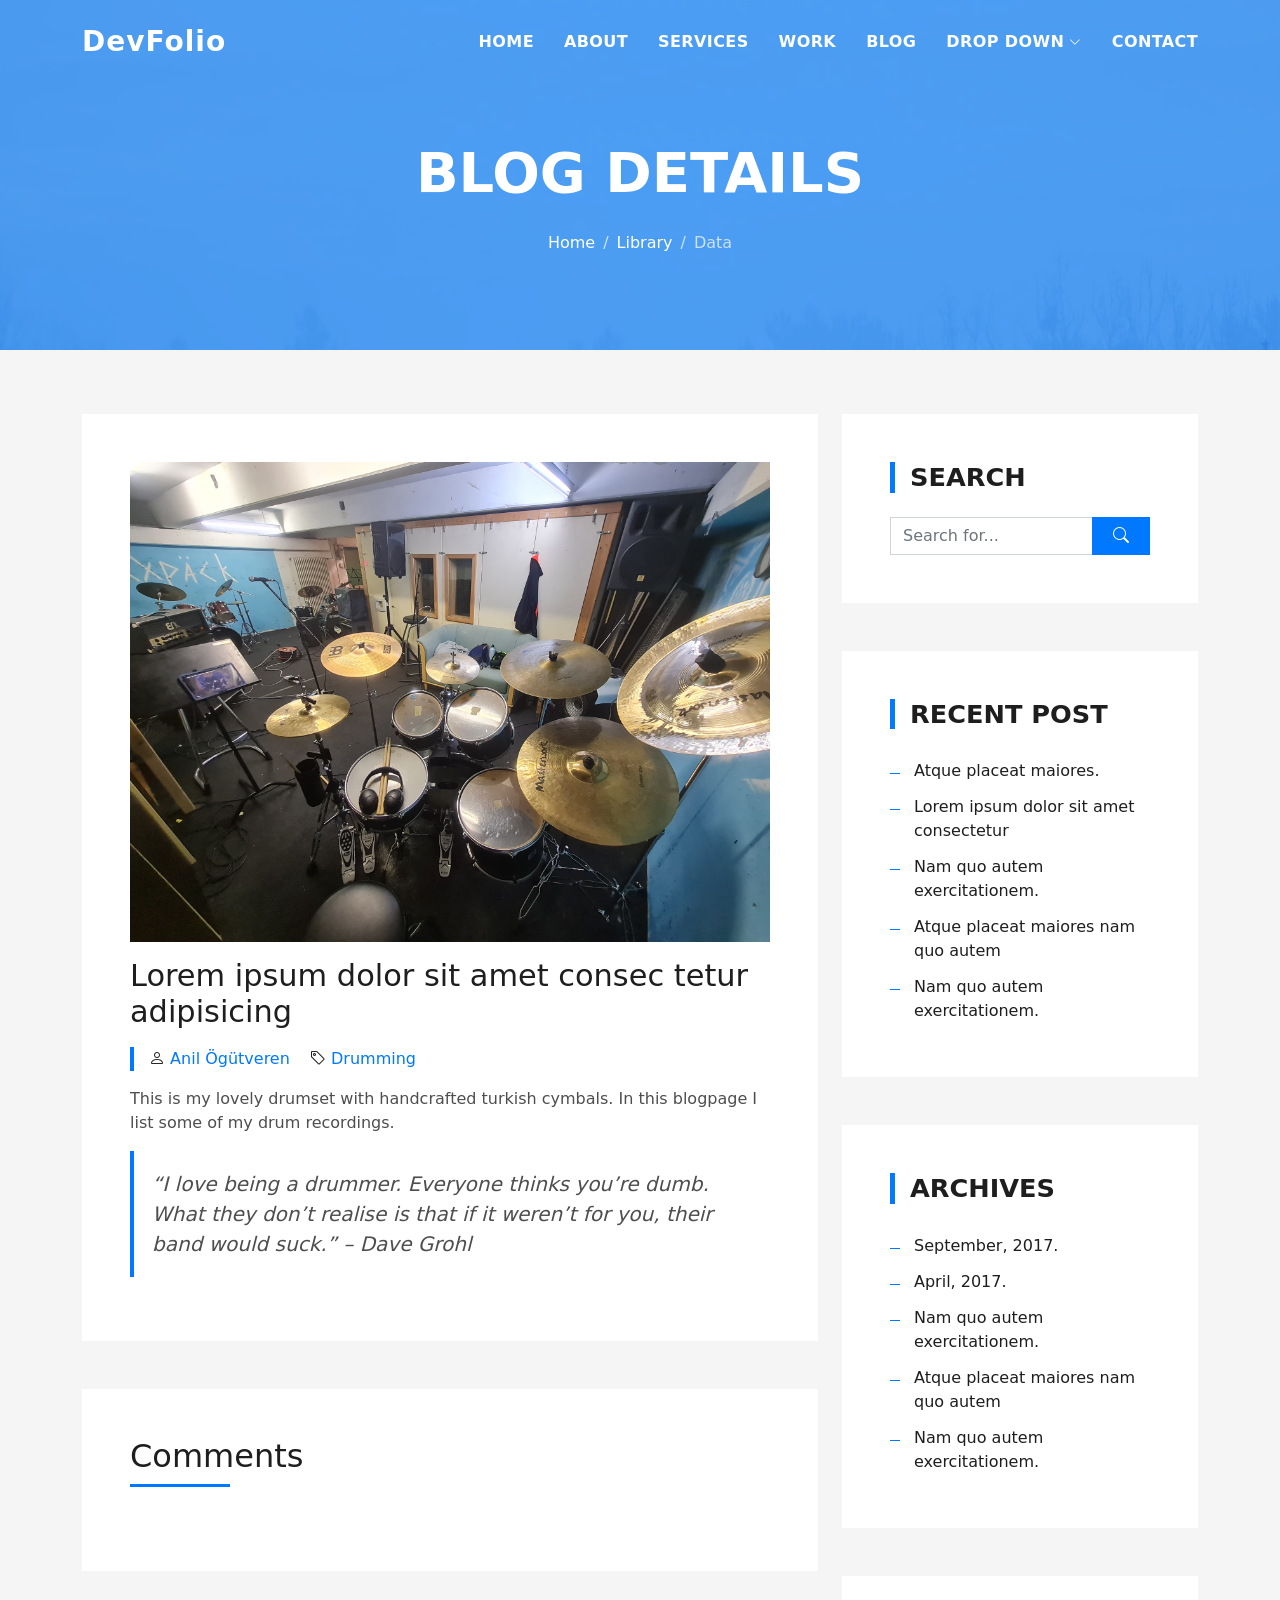
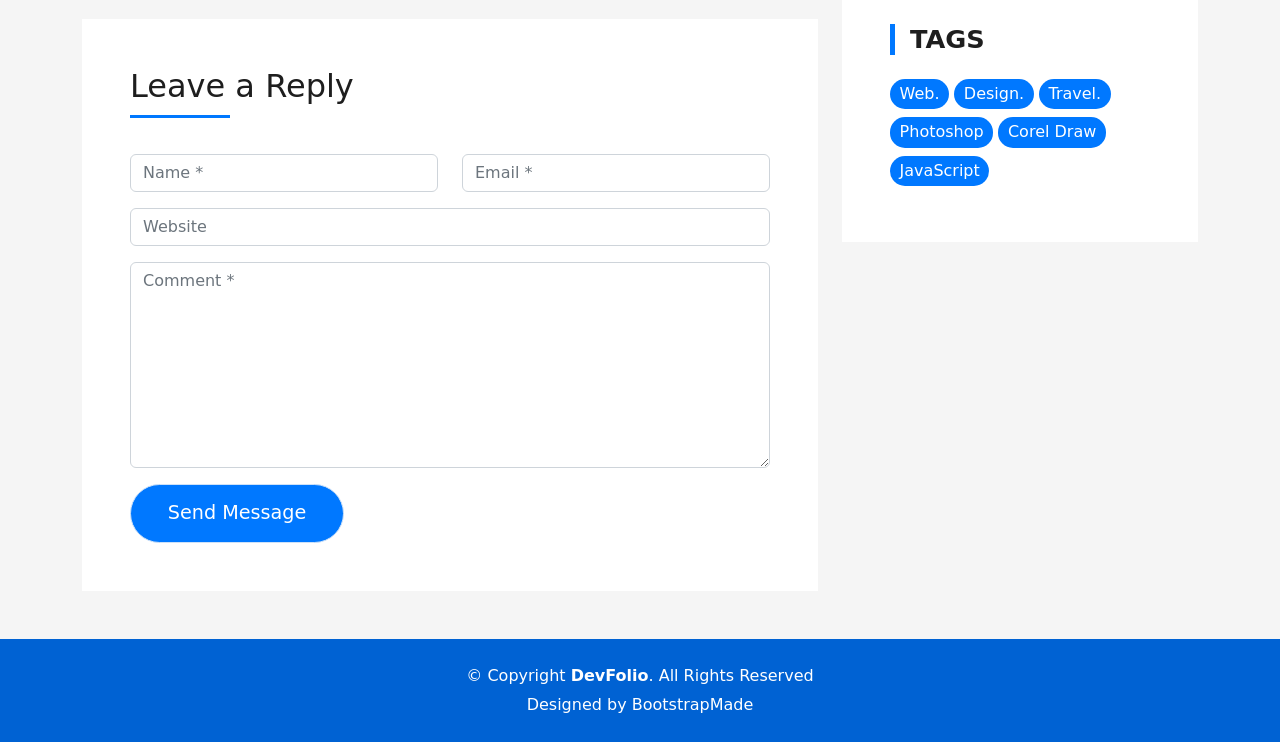
==== blog-drumming.html @ 1413d5f6 "BlogPages are created" ====
<!DOCTYPE html>
<html lang="en">

<head>
  <meta charset="utf-8">
  <meta content="width=device-width, initial-scale=1.0" name="viewport">

  <title>Anils Drumming Blog Page</title>
  <meta content="" name="description">
  <meta content="" name="keywords">

  <!-- Favicons -->
  <link href="assets/img/favicon.png" rel="icon">
  <link href="assets/img/apple-touch-icon.png" rel="apple-touch-icon">

  <!-- Vendor CSS Files -->
  <link href="assets/vendor/bootstrap/css/bootstrap.min.css" rel="stylesheet">
  <link href="assets/vendor/bootstrap-icons/bootstrap-icons.css" rel="stylesheet">
  <link href="assets/vendor/glightbox/css/glightbox.min.css" rel="stylesheet">
  <link href="assets/vendor/swiper/swiper-bundle.min.css" rel="stylesheet">

  <!-- Template Main CSS File -->
  <link href="assets/css/style.css" rel="stylesheet">

</head>

<body>

  <!-- ======= Header ======= -->
  <header id="header" class="fixed-top">
    <div class="container d-flex align-items-center justify-content-between">

      <h1 class="logo"><a href="index.html">DevFolio</a></h1>
      <!-- Uncomment below if you prefer to use an image logo -->
      <!-- <a href="index.html" class="logo"><img src="assets/img/logo.png" alt="" class="img-fluid"></a>-->

      <nav id="navbar" class="navbar">
        <ul>
          <li><a class="nav-link scrollto " href="#hero">Home</a></li>
          <li><a class="nav-link scrollto" href="#about">About</a></li>
          <li><a class="nav-link scrollto" href="#services">Services</a></li>
          <li><a class="nav-link scrollto " href="#work">Work</a></li>
          <li><a class="nav-link scrollto " href="#blog">Blog</a></li>
          <li class="dropdown"><a href="#"><span>Drop Down</span> <i class="bi bi-chevron-down"></i></a>
            <ul>
              <li><a href="#">Drop Down 1</a></li>
              <li class="dropdown"><a href="#"><span>Deep Drop Down</span> <i class="bi bi-chevron-right"></i></a>
                <ul>
                  <li><a href="#">Deep Drop Down 1</a></li>
                  <li><a href="#">Deep Drop Down 2</a></li>
                  <li><a href="#">Deep Drop Down 3</a></li>
                  <li><a href="#">Deep Drop Down 4</a></li>
                  <li><a href="#">Deep Drop Down 5</a></li>
                </ul>
              </li>
              <li><a href="#">Drop Down 2</a></li>
              <li><a href="#">Drop Down 3</a></li>
              <li><a href="#">Drop Down 4</a></li>
            </ul>
          </li>
          <li><a class="nav-link scrollto" href="#contact">Contact</a></li>
        </ul>
        <i class="bi bi-list mobile-nav-toggle"></i>
      </nav><!-- .navbar -->

    </div>
  </header><!-- End Header -->

  <div class="hero hero-single route bg-image" style="background-image: url(assets/img/overlay-bg.jpg)">
    <div class="overlay-mf"></div>
    <div class="hero-content display-table">
      <div class="table-cell">
        <div class="container">
          <h2 class="hero-title mb-4">Blog Details</h2>
          <ol class="breadcrumb d-flex justify-content-center">
            <li class="breadcrumb-item">
              <a href="#">Home</a>
            </li>
            <li class="breadcrumb-item">
              <a href="#">Library</a>
            </li>
            <li class="breadcrumb-item active">Data</li>
          </ol>
        </div>
      </div>
    </div>
  </div>

  <main id="main">

    <!-- ======= Blog Single Section ======= -->
    <section class="blog-wrapper sect-pt4" id="blog">
      <div class="container">
        <div class="row">
          <div class="col-md-8">
            <div class="post-box">
              <div class="post-thumb">
                <img src="assets/img/AnilsDrums.jpg" class="img-fluid" alt="">
              </div>
              <div class="post-meta">
                <h1 class="article-title">Lorem ipsum dolor sit amet consec tetur adipisicing</h1>
                <ul>
                  <li>
                    <span class="bi bi-person"></span>
                    <a href="#">Anil Ögütveren</a>
                  </li>
                  <li>
                    <span class="bi bi-tag"></span>
                    <a href="#">Drumming</a>
                  </li>
                </ul>
              </div>
              <div class="article-content">
                <p>
                  This is my lovely drumset with handcrafted turkish cymbals.
                  In this blogpage I list some of my drum recordings.
                </p>
                <blockquote class="blockquote">
                  <p class="mb-0">“I love being a drummer. Everyone thinks you’re dumb. What they don’t realise is that if it weren’t for you, their band would suck.” – Dave Grohl</p>
                </blockquote>
              </div>
            </div>
            <div class="box-comments">
              <div class="title-box-2">
                <h4 class="title-comments title-left">Comments</h4>
              </div>
              <ul class="list-comments">
              </ul>
            </div>
            <div class="form-comments">
              <div class="title-box-2">
                <h3 class="title-left">
                  Leave a Reply
                </h3>
              </div>
              <form class="form-mf">
                <div class="row">
                  <div class="col-md-6 mb-3">
                    <div class="form-group">
                      <input type="text" class="form-control input-mf" id="inputName" placeholder="Name *" required>
                    </div>
                  </div>
                  <div class="col-md-6 mb-3">
                    <div class="form-group">
                      <input type="email" class="form-control input-mf" id="inputEmail1" placeholder="Email *" required>
                    </div>
                  </div>
                  <div class="col-md-12 mb-3">
                    <div class="form-group">
                      <input type="url" class="form-control input-mf" id="inputUrl" placeholder="Website">
                    </div>
                  </div>
                  <div class="col-md-12 mb-3">
                    <div class="form-group">
                      <textarea id="textMessage" class="form-control input-mf" placeholder="Comment *" name="message" cols="45" rows="8" required></textarea>
                    </div>
                  </div>
                  <div class="col-md-12">
                    <button type="submit" class="button button-a button-big button-rouded">Send Message</button>
                  </div>
                </div>
              </form>
            </div>
          </div>
          <div class="col-md-4">
            <div class="widget-sidebar sidebar-search">
              <h5 class="sidebar-title">Search</h5>
              <div class="sidebar-content">
                <form>
                  <div class="input-group">
                    <input type="text" class="form-control" placeholder="Search for..." aria-label="Search for...">
                    <span class="input-group-btn">
                      <button class="btn btn-secondary btn-search" type="button">
                        <span class="bi bi-search"></span>
                      </button>
                    </span>
                  </div>
                </form>
              </div>
            </div>
            <div class="widget-sidebar">
              <h5 class="sidebar-title">Recent Post</h5>
              <div class="sidebar-content">
                <ul class="list-sidebar">
                  <li>
                    <a href="#">Atque placeat maiores.</a>
                  </li>
                  <li>
                    <a href="#">Lorem ipsum dolor sit amet consectetur</a>
                  </li>
                  <li>
                    <a href="#">Nam quo autem exercitationem.</a>
                  </li>
                  <li>
                    <a href="#">Atque placeat maiores nam quo autem</a>
                  </li>
                  <li>
                    <a href="#">Nam quo autem exercitationem.</a>
                  </li>
                </ul>
              </div>
            </div>
            <div class="widget-sidebar">
              <h5 class="sidebar-title">Archives</h5>
              <div class="sidebar-content">
                <ul class="list-sidebar">
                  <li>
                    <a href="#">September, 2017.</a>
                  </li>
                  <li>
                    <a href="#">April, 2017.</a>
                  </li>
                  <li>
                    <a href="#">Nam quo autem exercitationem.</a>
                  </li>
                  <li>
                    <a href="#">Atque placeat maiores nam quo autem</a>
                  </li>
                  <li>
                    <a href="#">Nam quo autem exercitationem.</a>
                  </li>
                </ul>
              </div>
            </div>
            <div class="widget-sidebar widget-tags">
              <h5 class="sidebar-title">Tags</h5>
              <div class="sidebar-content">
                <ul>
                  <li>
                    <a href="#">Web.</a>
                  </li>
                  <li>
                    <a href="#">Design.</a>
                  </li>
                  <li>
                    <a href="#">Travel.</a>
                  </li>
                  <li>
                    <a href="#">Photoshop</a>
                  </li>
                  <li>
                    <a href="#">Corel Draw</a>
                  </li>
                  <li>
                    <a href="#">JavaScript</a>
                  </li>
                </ul>
              </div>
            </div>
          </div>
        </div>
      </div>
    </section><!-- End Blog Single Section -->

  </main><!-- End #main -->

  <!-- ======= Footer ======= -->
  <footer>
    <div class="container">
      <div class="row">
        <div class="col-sm-12">
          <div class="copyright-box">
            <p class="copyright">&copy; Copyright <strong>DevFolio</strong>. All Rights Reserved</p>
            <div class="credits">
              <!--
              All the links in the footer should remain intact.
              You can delete the links only if you purchased the pro version.
              Licensing information: https://bootstrapmade.com/license/
              Purchase the pro version with working PHP/AJAX contact form: https://bootstrapmade.com/buy/?theme=DevFolio
            -->
              Designed by <a href="https://bootstrapmade.com/">BootstrapMade</a>
            </div>
          </div>
        </div>
      </div>
    </div>
  </footer><!-- End  Footer -->

  <div id="preloader"></div>
  <a href="#" class="back-to-top d-flex align-items-center justify-content-center"><i class="bi bi-arrow-up-short"></i></a>

  <!-- Vendor JS Files -->
  <script src="assets/vendor/purecounter/purecounter_vanilla.js"></script>
  <script src="assets/vendor/bootstrap/js/bootstrap.bundle.min.js"></script>
  <script src="assets/vendor/glightbox/js/glightbox.min.js"></script>
  <script src="assets/vendor/swiper/swiper-bundle.min.js"></script>
  <script src="assets/vendor/typed.js/typed.min.js"></script>
  <script src="assets/vendor/php-email-form/validate.js"></script>

  <!-- Template Main JS File -->
  <script src="assets/js/main.js"></script>

</body>

</html>
---- assets/css/style.css ----
/**
* Template Name: DevFolio - v4.10.0
* Template URL: https://bootstrapmade.com/devfolio-bootstrap-portfolio-html-template/
* Author: BootstrapMade.com
* License: https://bootstrapmade.com/license/
*/

/*--------------------------------------------------------------
# General
--------------------------------------------------------------*/
body {
  background-color: #f5f5f5;
  color: #4e4e4e;
}

h1,
h2,
h3,
h4,
h5,
h6 {
  color: #1e1e1e;
}

a {
  color: #1e1e1e;
  text-decoration: none;
  transition: all 0.5s ease-in-out;
}

a:hover {
  color: #0078ff;
  text-decoration: none;
  transition: all 0.5s ease-in-out;
}

.p-r {
  position: relative;
}

.color-a {
  text-decoration: none;
  color: #0078ff;
}

.color-d {
  color: #f5f5f5;
}

.color-text-a {
  text-decoration: none;
  color: #4e4e4e;
}

.box-shadow,
.card-blog,
.work-box,
.service-box,
.paralax-mf {
  box-shadow: 0 13px 8px -10px rgba(0, 0, 0, 0.1);
}

.box-shadow-a,
.button:hover {
  text-decoration: none;
  box-shadow: 0 0 0 4px #cde1f8;
}

.display-5 {
  font-size: 2.5rem;
  font-weight: 300;
  line-height: 1.1;
}

.display-6 {
  font-size: 2rem;
  font-weight: 300;
  line-height: 1.1;
}

.avatar {
  width: 32px;
  height: 32px;
  margin-right: 4px;
  overflow: hidden;
}

.bg-image {
  background-repeat: no-repeat;
  background-attachment: fixed;
  background-size: cover;
  background-position: center center;
}

@media (max-width: 1024px) {
  .bg-image {
    background-attachment: scroll;
  }
}

.overlay-mf {
  background-color: #0078ff;
}

.overlay-mf {
  position: absolute;
  top: 0;
  left: 0px;
  padding: 0;
  height: 100%;
  width: 100%;
  opacity: 0.7;
}

.paralax-mf {
  position: relative;
  padding: 8rem 0;
}

.display-table {
  width: 100%;
  height: 100%;
  display: table;
}

.table-cell {
  display: table-cell;
  vertical-align: middle;
}

/*--/ Sections /--*/
.sect-4 {
  padding: 4rem 0;
}

.sect-pt4 {
  padding-top: 4rem;
}

.sect-mt4 {
  margin-top: 4rem;
}

/*--/ Title s /--*/
.title-s {
  font-weight: 600;
  color: #1e1e1e;
  font-size: 1.1rem;
}

/*--/ Title A /--*/
.title-box {
  margin-bottom: 4rem;
}

.title-a {
  text-decoration: none;
  font-size: 3rem;
  font-weight: bold;
  text-transform: uppercase;
}

.subtitle-a {
  text-decoration: none;
  color: #4e4e4e;
}

.line-mf {
  width: 40px;
  height: 5px;
  background-color: #0078ff;
  margin: 0 auto;
}

/*--/ Title Left /--*/
.title-box-2 {
  margin-bottom: 3rem;
}

.title-left {
  font-size: 2rem;
  position: relative;
}

.title-left:before {
  content: "";
  position: absolute;
  height: 3px;
  background-color: #0078ff;
  width: 100px;
  bottom: -12px;
}

/*------/ Box /------*/
.box-pl2 {
  padding-left: 2rem;
}

.box-shadow-full {
  padding: 3rem 1.25rem;
  position: relative;
  background-color: #fff;
  margin-bottom: 3rem;
  z-index: 2;
  box-shadow: 0 1px 1px 0 rgba(0, 0, 0, 0.06), 0 2px 5px 0 rgba(0, 0, 0, 0.2);
}

@media (min-width: 768px) {
  .box-shadow-full {
    padding: 3rem;
  }
}

/*------/ Socials /------*/
.socials {
  padding: 1.5rem 0;
}

.socials ul li {
  display: inline-block;
}

.socials .ico-circle {
  height: 40px;
  width: 40px;
  font-size: 1.2rem;
  border-radius: 50%;
  line-height: 1.6;
  margin: 0 15px 0 0;
  box-shadow: 0 0 0 3px #0078ff;
  transition: all 500ms ease;
}

.socials .ico-circle:hover {
  background-color: #0078ff;
  color: #fff;
  box-shadow: 0 0 0 3px #cde1f8;
  transition: all 500ms ease;
}

/*------/ Ul resect /------*/
.ul-resect,
.widget-tags ul,
.widget-sidebar .list-sidebar,
.box-comments .list-comments,
.blog-wrapper .post-meta ul,
.list-ico,
.socials ul {
  list-style: none;
  padding-left: 0;
  margin-bottom: 0;
}

.list-ico {
  line-height: 2;
}

.list-ico span {
  color: #0078ff;
  margin-right: 10px;
}

/*------/ Ico Circle /------*/
.ico-circle {
  height: 100px;
  width: 100px;
  font-size: 2rem;
  border-radius: 50%;
  line-height: 1.55;
  margin: 0 auto;
  text-align: center;
  box-shadow: 0 0 0 10px #0078ff;
  display: block;
}

/*------/ Owl Carousel /------*/
.owl-theme .owl-dots {
  text-align: center;
  margin-top: 18px;
}

.owl-theme .owl-dots .owl-dot {
  display: inline-block;
}

.owl-theme .owl-dots .owl-dot span {
  width: 18px;
  height: 7px;
  margin: 5px 5px;
  background: #cde1f8;
  border: 0px solid #cde1f8;
  display: block;
  transition: all 0.6s ease-in-out;
  cursor: pointer;
}

.owl-theme .owl-dots .owl-dot:hover span {
  background-color: #cde1f8;
}

.owl-theme .owl-dots .owl-dot.active span {
  background-color: #1B1B1B;
  width: 25px;
}

/*--/ Scrolltop s /--*/
.scrolltop-mf {
  position: relative;
  display: none;
}

.scrolltop-mf span {
  z-index: 999;
  position: fixed;
  width: 42px;
  height: 42px;
  background-color: #0078ff;
  opacity: 0.7;
  font-size: 1.6rem;
  line-height: 1.5;
  text-align: center;
  color: #fff;
  top: auto;
  left: auto;
  right: 30px;
  bottom: 50px;
  cursor: pointer;
  border-radius: 50%;
}

/*--------------------------------------------------------------
# Back to top button
--------------------------------------------------------------*/
.back-to-top {
  position: fixed;
  visibility: hidden;
  opacity: 0;
  right: 15px;
  bottom: 15px;
  z-index: 996;
  background: #0078ff;
  width: 40px;
  height: 40px;
  border-radius: 50px;
  transition: all 0.4s;
}

.back-to-top i {
  font-size: 28px;
  color: #fff;
  line-height: 0;
}

.back-to-top:hover {
  background: #298eff;
  color: #fff;
}

.back-to-top.active {
  visibility: visible;
  opacity: 1;
}

/*------/ Prelaoder /------*/
#preloader {
  position: fixed;
  top: 0;
  left: 0;
  right: 0;
  bottom: 0;
  z-index: 9999;
  overflow: hidden;
  background: #fff;
}

#preloader:before {
  content: "";
  position: fixed;
  top: calc(50% - 30px);
  left: calc(50% - 30px);
  border: 6px solid #f2f2f2;
  border-top: 6px solid #0078ff;
  border-radius: 50%;
  width: 60px;
  height: 60px;
  -webkit-animation: animate-preloader 1s linear infinite;
  animation: animate-preloader 1s linear infinite;
}

@-webkit-keyframes animate-preloader {
  0% {
    transform: rotate(0deg);
  }

  100% {
    transform: rotate(360deg);
  }
}

@keyframes animate-preloader {
  0% {
    transform: rotate(0deg);
  }

  100% {
    transform: rotate(360deg);
  }
}

/*------/ Button /------*/
.button {
  display: inline-block;
  padding: 0.3rem 0.6rem;
  text-align: center;
  vertical-align: middle;
  -webkit-user-select: none;
  -moz-user-select: none;
  user-select: none;
  font-size: 1rem;
  border-radius: 0.3rem;
  border: 1px solid transparent;
  transition: all 500ms ease;
  cursor: pointer;
}

.button:focus {
  outline: 0;
}

.button:hover {
  background-color: #0062d3;
  color: #fff;
  transition: all 500ms ease;
}

.button-a {
  text-decoration: none;
  background-color: #0078ff;
  color: #fff;
  border-color: #cde1f8;
}

.button-big {
  padding: 0.9rem 2.3rem;
  font-size: 1.2rem;
}

.button-rouded {
  border-radius: 5rem;
}

.btn-lg {
  padding: 0.5rem 1rem;
  font-size: 1.25rem;
  line-height: 1.5;
  border-radius: 0.3rem;
}

/*--------------------------------------------------------------
# Header
--------------------------------------------------------------*/
#header {
  transition: all 0.5s;
  z-index: 997;
  padding: 20px 0;
}

#header .logo {
  font-size: 28px;
  margin: 0;
  padding: 0;
  font-weight: 600;
  letter-spacing: 1px;
}

#header .logo a {
  color: #fff;
}

#header .logo img {
  max-height: 40px;
}

#header.header-scrolled {
  background: rgba(0, 0, 0, 0.9);
  padding: 12px 0;
}

/*--------------------------------------------------------------
# Navigation Menu
--------------------------------------------------------------*/
/**
* Desktop Navigation 
*/
.navbar {
  padding: 0;
}

.navbar ul {
  margin: 0;
  padding: 0;
  display: flex;
  list-style: none;
  align-items: center;
}

.navbar li {
  position: relative;
}

.navbar>ul>li {
  white-space: nowrap;
  padding: 10px 0 10px 30px;
}

.navbar a,
.navbar a:focus {
  display: flex;
  align-items: center;
  justify-content: space-between;
  color: #fff;
  font-size: 16px;
  font-weight: 600;
  padding: 0;
  white-space: nowrap;
  transition: 0.3s;
  letter-spacing: 0.4px;
  position: relative;
  text-transform: uppercase;
}

.navbar a i,
.navbar a:focus i {
  font-size: 12px;
  line-height: 0;
  margin-left: 5px;
}

.navbar>ul>li>a:before {
  content: "";
  position: absolute;
  width: 100%;
  height: 2px;
  bottom: -6px;
  left: 0;
  width: 0;
  background-color: #fff;
  visibility: hidden;
  transition: all 0.3s ease-in-out 0s;
}

.navbar a:hover:before,
.navbar li:hover>a:before,
.navbar .active:before {
  visibility: visible;
  width: 80%;
}

.navbar a:hover,
.navbar .active,
.navbar .active:focus,
.navbar li:hover>a {
  color: #fff;
}

.navbar .dropdown ul {
  display: block;
  position: absolute;
  left: 30px;
  top: calc(100% + 30px);
  margin: 0;
  padding: 10px 0;
  z-index: 99;
  opacity: 0;
  visibility: hidden;
  background: #fff;
  box-shadow: 0px 0px 30px rgba(127, 137, 161, 0.25);
  transition: 0.3s;
}

.navbar .dropdown ul li {
  min-width: 200px;
}

.navbar .dropdown ul a {
  padding: 10px 20px;
  font-size: 14px;
  text-transform: none;
  color: #4e4e4e;
}

.navbar .dropdown ul a i {
  font-size: 12px;
}

.navbar .dropdown ul a:hover,
.navbar .dropdown ul .active:hover,
.navbar .dropdown ul li:hover>a {
  color: #0078ff;
}

.navbar .dropdown:hover>ul {
  opacity: 1;
  top: 100%;
  visibility: visible;
}

.navbar .dropdown .dropdown ul {
  top: 0;
  left: calc(100% - 30px);
  visibility: hidden;
}

.navbar .dropdown .dropdown:hover>ul {
  opacity: 1;
  top: 0;
  left: 100%;
  visibility: visible;
}

@media (max-width: 1366px) {
  .navbar .dropdown .dropdown ul {
    left: -90%;
  }

  .navbar .dropdown .dropdown:hover>ul {
    left: -100%;
  }
}

/**
* Mobile Navigation 
*/
.mobile-nav-toggle {
  color: #fff;
  font-size: 28px;
  cursor: pointer;
  display: none;
  line-height: 0;
  transition: 0.5s;
}

@media (max-width: 991px) {
  .mobile-nav-toggle {
    display: block;
  }

  .navbar ul {
    display: none;
  }
}

.navbar-mobile {
  position: fixed;
  overflow: hidden;
  top: 0;
  right: 0;
  left: 0;
  bottom: 0;
  background: rgba(78, 78, 78, 0.9);
  transition: 0.3s;
  z-index: 999;
}

.navbar-mobile .mobile-nav-toggle {
  position: absolute;
  top: 15px;
  right: 15px;
}

.navbar-mobile ul {
  display: block;
  position: absolute;
  top: 55px;
  right: 15px;
  bottom: 15px;
  left: 15px;
  padding: 10px 0;
  background-color: #fff;
  overflow-y: auto;
  transition: 0.3s;
}

.navbar-mobile>ul>li {
  padding: 0;
}

.navbar-mobile a:hover:before,
.navbar-mobile li:hover>a:before,
.navbar-mobile .active:before {
  visibility: hidden;
}

.navbar-mobile a,
.navbar-mobile a:focus {
  padding: 10px 20px;
  font-size: 15px;
  color: #4e4e4e;
}

.navbar-mobile a:hover,
.navbar-mobile .active,
.navbar-mobile li:hover>a {
  color: #0078ff;
}

.navbar-mobile .getstarted,
.navbar-mobile .getstarted:focus {
  margin: 15px;
}

.navbar-mobile .dropdown ul {
  position: static;
  display: none;
  margin: 10px 20px;
  padding: 10px 0;
  z-index: 99;
  opacity: 1;
  visibility: visible;
  background: #fff;
  box-shadow: 0px 0px 30px rgba(127, 137, 161, 0.25);
}

.navbar-mobile .dropdown ul li {
  min-width: 200px;
}

.navbar-mobile .dropdown ul a {
  padding: 10px 20px;
}

.navbar-mobile .dropdown ul a i {
  font-size: 12px;
}

.navbar-mobile .dropdown ul a:hover,
.navbar-mobile .dropdown ul .active:hover,
.navbar-mobile .dropdown ul li:hover>a {
  color: #0078ff;
}

.navbar-mobile .dropdown>.dropdown-active {
  display: block;
}

/*--------------------------------------------------------------
# Hero Section
--------------------------------------------------------------*/
.hero {
  height: 100vh;
  position: relative;
  color: #fff;
}

.hero .hero-content {
  text-align: center;
  position: absolute;
}

.hero .overlay-itro {
  background-color: rgba(0, 0, 0, 0.6);
  position: absolute;
  top: 0;
  left: 0px;
  padding: 0;
  height: 100%;
  width: 100%;
  opacity: 0.9;
}

.hero .hero-title {
  color: #fff;
  font-weight: 600;
  font-size: 3rem;
}

@media (min-width: 768px) {
  .hero .hero-title {
    font-size: 4.5rem;
  }
}

.hero .hero-subtitle {
  font-size: 1.5rem;
  font-weight: 600;
}

@media (min-width: 768px) {
  .hero .hero-subtitle {
    font-size: 2.5rem;
  }
}

.hero .text-slider-items {
  display: none;
}

.hero-single {
  height: 350px;
}

.hero-single .hero-content {
  margin-top: 30px;
}

.hero-single .hero-title {
  text-transform: uppercase;
  font-size: 3rem;
}

@media (min-width: 768px) {
  .hero-single .hero-title {
    font-size: 3.5rem;
  }
}

.hero-single .breadcrumb {
  background-color: transparent;
  color: #0078ff;
}

.hero-single .breadcrumb .breadcrumb-item:before {
  color: #cde1f8;
}

.hero-single .breadcrumb .breadcrumb-item.active {
  color: #cde1f8;
}

.hero-single .breadcrumb a {
  color: #fff;
}

/*--------------------------------------------------------------
# About
--------------------------------------------------------------*/
.about-mf .box-shadow-full {
  padding-top: 4rem;
  padding-bottom: 4rem;
}

.about-mf .about-img {
  margin-bottom: 2rem;
}

.about-mf .about-img img {
  margin-left: 10px;
}

@media (min-width: 767px) {
  .about-mf .box-pl2 {
    margin-top: 3rem;
    padding-left: 0rem;
  }
}

.skill-mf span {
  color: #4e4e4e;
}

.skill-mf .progress {
  background-color: #cde1f8;
  margin: 0.5rem 0 1.2rem 0;
  border-radius: 0;
  height: 0.7rem;
}

.skill-mf .progress .progress-bar {
  height: 0.7rem;
  background-color: #0078ff;
}

/*--------------------------------------------------------------
# Services
--------------------------------------------------------------*/
.service-box {
  background-color: #fff;
  padding: 2.5rem 1.3rem;
  border-radius: 1rem;
  margin-bottom: 3rem;
  text-align: center;
}

.service-box:hover .ico-circle {
  transition: all 500ms ease;
  color: #fff;
  background-color: #0078ff;
  box-shadow: 0 0 0 10px #cde1f8;
}

.service-box .service-ico {
  margin-bottom: 1rem;
  color: #1e1e1e;
}

.service-box .ico-circle {
  transition: all 500ms ease;
  display: inline-flex;
  align-items: center;
  justify-content: center;
}

.service-box .ico-circle i {
  line-height: 0;
  font-size: 40px;
}

.service-box .s-title {
  font-size: 1.4rem;
  text-transform: uppercase;
  text-align: center;
  padding: 0.4rem 0;
}

.service-box .s-description {
  color: #4e4e4e;
}

/*--------------------------------------------------------------
# Counter
--------------------------------------------------------------*/
.counter-box {
  color: #fff;
  text-align: center;
}

@media (min-width: 577px) {
  .counter-box {
    margin-bottom: 1.8rem;
  }
}

.counter-ico {
  margin-bottom: 1rem;
}

.counter-ico .ico-circle {
  height: 60px;
  width: 60px;
  line-height: 1.5;
  box-shadow: 0 0 0 10px #cde1f8;
}

.counter-num .counter {
  font-size: 2rem;
  margin-bottom: 0;
}

/*--------------------------------------------------------------
# Portfolio
--------------------------------------------------------------*/
.work-box {
  margin-bottom: 3rem;
  -webkit-backface-visibility: hidden;
  backface-visibility: hidden;
  background-color: #fff;
}

.work-box:hover img {
  transform: scale(1.3);
}

.work-img {
  display: block;
  overflow: hidden;
}

.work-img img {
  transition: all 1s;
}

.work-content {
  padding: 2rem 3% 1rem 4%;
}

.work-content .w-more {
  color: #4e4e4e;
  font-size: 0.8rem;
}

.work-content .w-more .w-ctegory {
  color: #0078ff;
}

.work-content .w-like {
  font-size: 2.5rem;
  color: #0078ff;
  float: right;
}

.work-content .w-like a {
  color: #0078ff;
}

.work-content .w-like .num-like {
  font-size: 0.7rem;
}

.w-title {
  font-size: 1.2rem;
}

/*--------------------------------------------------------------
# Portfolio Details
--------------------------------------------------------------*/
.portfolio-details {
  padding-top: 40px;
}

.portfolio-details .portfolio-details-slider img {
  width: 100%;
}

.portfolio-details .portfolio-details-slider .swiper-pagination {
  margin-top: 20px;
  position: relative;
}

.portfolio-details .portfolio-details-slider .swiper-pagination .swiper-pagination-bullet {
  width: 12px;
  height: 12px;
  background-color: #fff;
  opacity: 1;
  border: 1px solid #0078ff;
}

.portfolio-details .portfolio-details-slider .swiper-pagination .swiper-pagination-bullet-active {
  background-color: #0078ff;
}

.portfolio-details .portfolio-info {
  padding: 30px;
  box-shadow: 0px 0 30px rgba(78, 78, 78, 0.08);
}

.portfolio-details .portfolio-info h3 {
  font-size: 22px;
  font-weight: 700;
  margin-bottom: 20px;
  padding-bottom: 20px;
  border-bottom: 1px solid #eee;
}

.portfolio-details .portfolio-info ul {
  list-style: none;
  padding: 0;
  font-size: 15px;
}

.portfolio-details .portfolio-info ul li+li {
  margin-top: 10px;
}

.portfolio-details .portfolio-description {
  padding-top: 30px;
}

.portfolio-details .portfolio-description h2 {
  font-size: 26px;
  font-weight: 700;
  margin-bottom: 20px;
}

.portfolio-details .portfolio-description p {
  padding: 0;
}

/*--------------------------------------------------------------
# Testimonials
--------------------------------------------------------------*/
.testimonial-box {
  color: #fff;
  text-align: center;
}

.testimonial-box .author-test {
  margin-top: 1rem;
}

.testimonial-box .author-test img {
  margin: 0 auto;
}

.testimonial-box .author {
  color: #fff;
  text-transform: uppercase;
  font-weight: 600;
  margin: 1rem 0;
  display: block;
  font-size: 1.4rem;
}

.testimonial-box .comit {
  font-size: 2rem;
  color: #0078ff;
  background-color: #fff;
  width: 52px;
  height: 52px;
  display: block;
  margin: 0 auto;
  border-radius: 50%;
  line-height: 1.6;
}

@media (min-width: 768px) {
  .testimonial-box .description {
    padding: 0 5rem;
  }
}

@media (min-width: 992px) {
  .testimonial-box .description {
    padding: 0 8rem;
  }
}

@media (min-width: 1200px) {
  .testimonial-box .description {
    padding: 0 13rem;
  }
}

.swiper-pagination {
  margin-top: 20px;
  position: relative;
}

.swiper-pagination .swiper-pagination-bullet {
  width: 12px;
  height: 12px;
  background-color: rgba(255, 255, 255, 0.4);
  opacity: 1;
}

.swiper-pagination .swiper-pagination-bullet-active {
  background-color: #fff;
}

/*--------------------------------------------------------------
# Contact
--------------------------------------------------------------*/
.footer-paralax {
  padding: 4rem 0 0 0;
}

.contact-mf {
  margin-top: 4rem;
}

@media (min-width: 767px) {
  .contact-mf .box-pl2 {
    margin-top: 3rem;
    padding-left: 0rem;
  }
}

.php-email-form .error-message {
  display: none;
  color: #fff;
  background: #ed3c0d;
  text-align: center;
  padding: 15px;
  font-weight: 600;
}

.php-email-form .sent-message {
  display: none;
  color: #fff;
  background: #18d26e;
  text-align: center;
  padding: 15px;
  font-weight: 600;
}

.php-email-form .loading {
  display: none;
  background: #fff;
  text-align: center;
  padding: 15px;
}

.php-email-form .loading:before {
  content: "";
  display: inline-block;
  border-radius: 50%;
  width: 24px;
  height: 24px;
  margin: 0 10px -6px 0;
  border: 3px solid #18d26e;
  border-top-color: #eee;
  -webkit-animation: animate-loading 1s linear infinite;
  animation: animate-loading 1s linear infinite;
}

.php-email-form input,
.php-email-form textarea {
  border-radius: 0;
  box-shadow: none;
  font-size: 14px;
}

.php-email-form input:focus,
.php-email-form textarea:focus {
  border-color: #0078ff;
}

.php-email-form input {
  padding: 10px 15px;
}

.php-email-form textarea {
  padding: 12px 15px;
  margin-bottom: 0;
}

.php-email-form button[type=submit] {
  background: #0078ff;
  border: 0;
  padding: 10px 24px;
  color: #fff;
  transition: 0.4s;
}

.php-email-form button[type=submit]:hover {
  background: #3393ff;
}

@-webkit-keyframes animate-loading {
  0% {
    transform: rotate(0deg);
  }

  100% {
    transform: rotate(360deg);
  }
}

@keyframes animate-loading {
  0% {
    transform: rotate(0deg);
  }

  100% {
    transform: rotate(360deg);
  }
}

/*--------------------------------------------------------------
# Blog
--------------------------------------------------------------*/
@media (min-width: 767px) {
  .card-blog {
    margin-bottom: 3rem;
  }
}

.card-blog .card-body {
  position: relative;
}

.card-blog .card-category-box {
  position: absolute;
  text-align: center;
  top: -16px;
  left: 15px;
  right: 15px;
  line-height: 25px;
  overflow: hidden;
}

.card-blog .card-category {
  display: inline-block;
  color: #fff;
  padding: 0 15px 5px;
  overflow: hidden;
  background-color: #0078ff;
  border-radius: 4px;
}

.card-blog .card-category .category {
  color: #fff;
  display: inline-block;
  text-transform: uppercase;
  font-size: 0.7rem;
  letter-spacing: 0.1px;
  margin-bottom: 0;
}

.card-blog .card-title {
  font-size: 1.3rem;
  margin-top: 0.6rem;
}

.card-blog .card-description {
  color: #4e4e4e;
}

.card-blog .post-author {
  display: inline-block;
}

.card-blog .post-date {
  color: #4e4e4e;
  display: inline-block;
  float: right;
}

/*--------------------------------------------------------------
# Blog Single
--------------------------------------------------------------*/
.post-box,
.form-comments,
.box-comments,
.widget-sidebar {
  padding: 2rem;
  background-color: #fff;
  margin-bottom: 3rem;
}

@media (min-width: 768px) {

  .post-box,
  .form-comments,
  .box-comments,
  .widget-sidebar {
    padding: 3rem;
  }
}

.blog-wrapper .article-title {
  font-size: 1.5rem;
}

@media (min-width: 768px) {
  .blog-wrapper .article-title {
    font-size: 1.9rem;
  }
}

.blog-wrapper .post-meta {
  margin: 1rem 0;
}

.blog-wrapper .post-meta ul {
  border-left: 4px solid #0078ff;
  margin-top: 1rem;
}

.blog-wrapper .post-meta ul li {
  display: inline-block;
  margin-left: 15px;
}

.blog-wrapper .post-meta ul a {
  color: #0078ff;
}

.blog-wrapper .post-meta ul span {
  color: #1e1e1e;
}

.blog-wrapper .blockquote {
  border-left: 4px solid #0078ff;
  padding: 18px;
  font-style: italic;
}

/*------/ Comments /------*/
.box-comments .list-comments li {
  padding-bottom: 40px;
}

.box-comments .list-comments .comment-avatar {
  display: table-cell;
  vertical-align: top;
}

.box-comments .list-comments .comment-avatar img {
  width: 80px;
  height: 80px;
}

.box-comments .list-comments .comment-author {
  font-size: 1.3rem;
}

@media (min-width: 768px) {
  .box-comments .list-comments .comment-author {
    font-size: 1.5rem;
  }
}

.box-comments .list-comments .comment-details {
  display: table-cell;
  vertical-align: top;
  padding-left: 25px;
}

.box-comments .list-comments a {
  color: #0078ff;
}

.box-comments .list-comments span {
  color: #1e1e1e;
  font-style: italic;
}

.box-comments .comment-children {
  margin-left: 40px;
}

/*------/ Sidebar /------*/
.widget-sidebar .sidebar-title {
  font-size: 1.6rem;
  font-weight: 600;
  border-left: 5px solid #0078ff;
  padding-left: 15px;
  text-transform: uppercase;
  margin-bottom: 1.5rem;
}

.widget-sidebar .list-sidebar li {
  position: relative;
  padding: 6px 0 6px 24px;
}

.widget-sidebar .list-sidebar li:before {
  position: absolute;
  content: "";
  width: 10px;
  height: 1px;
  left: 0;
  background-color: #0078ff;
  top: 20px;
}

.sidebar-search input {
  background-color: #fff;
  border-radius: 0;
  transition: all 0.5s ease-in-out;
}

.sidebar-search .btn-search {
  background-color: #0078ff;
  border-color: #0078ff;
  border-radius: 0;
  padding-left: 20px;
  padding-right: 20px;
}

.widget-tags ul li {
  display: inline-block;
  background-color: #0078ff;
  padding: 0.2rem 0.6rem;
  margin-bottom: 0.5rem;
  border-radius: 15px;
}

.widget-tags ul li a {
  color: #fff;
}

/*--------------------------------------------------------------
# Footer
--------------------------------------------------------------*/
footer {
  text-align: center;
  color: #fff;
  padding: 25px 0;
  background: #0062d3;
}

footer .copyright {
  margin-bottom: 0.3rem;
}

footer .credits {
  margin-bottom: 0;
}

footer .credits a {
  color: #fff;
}
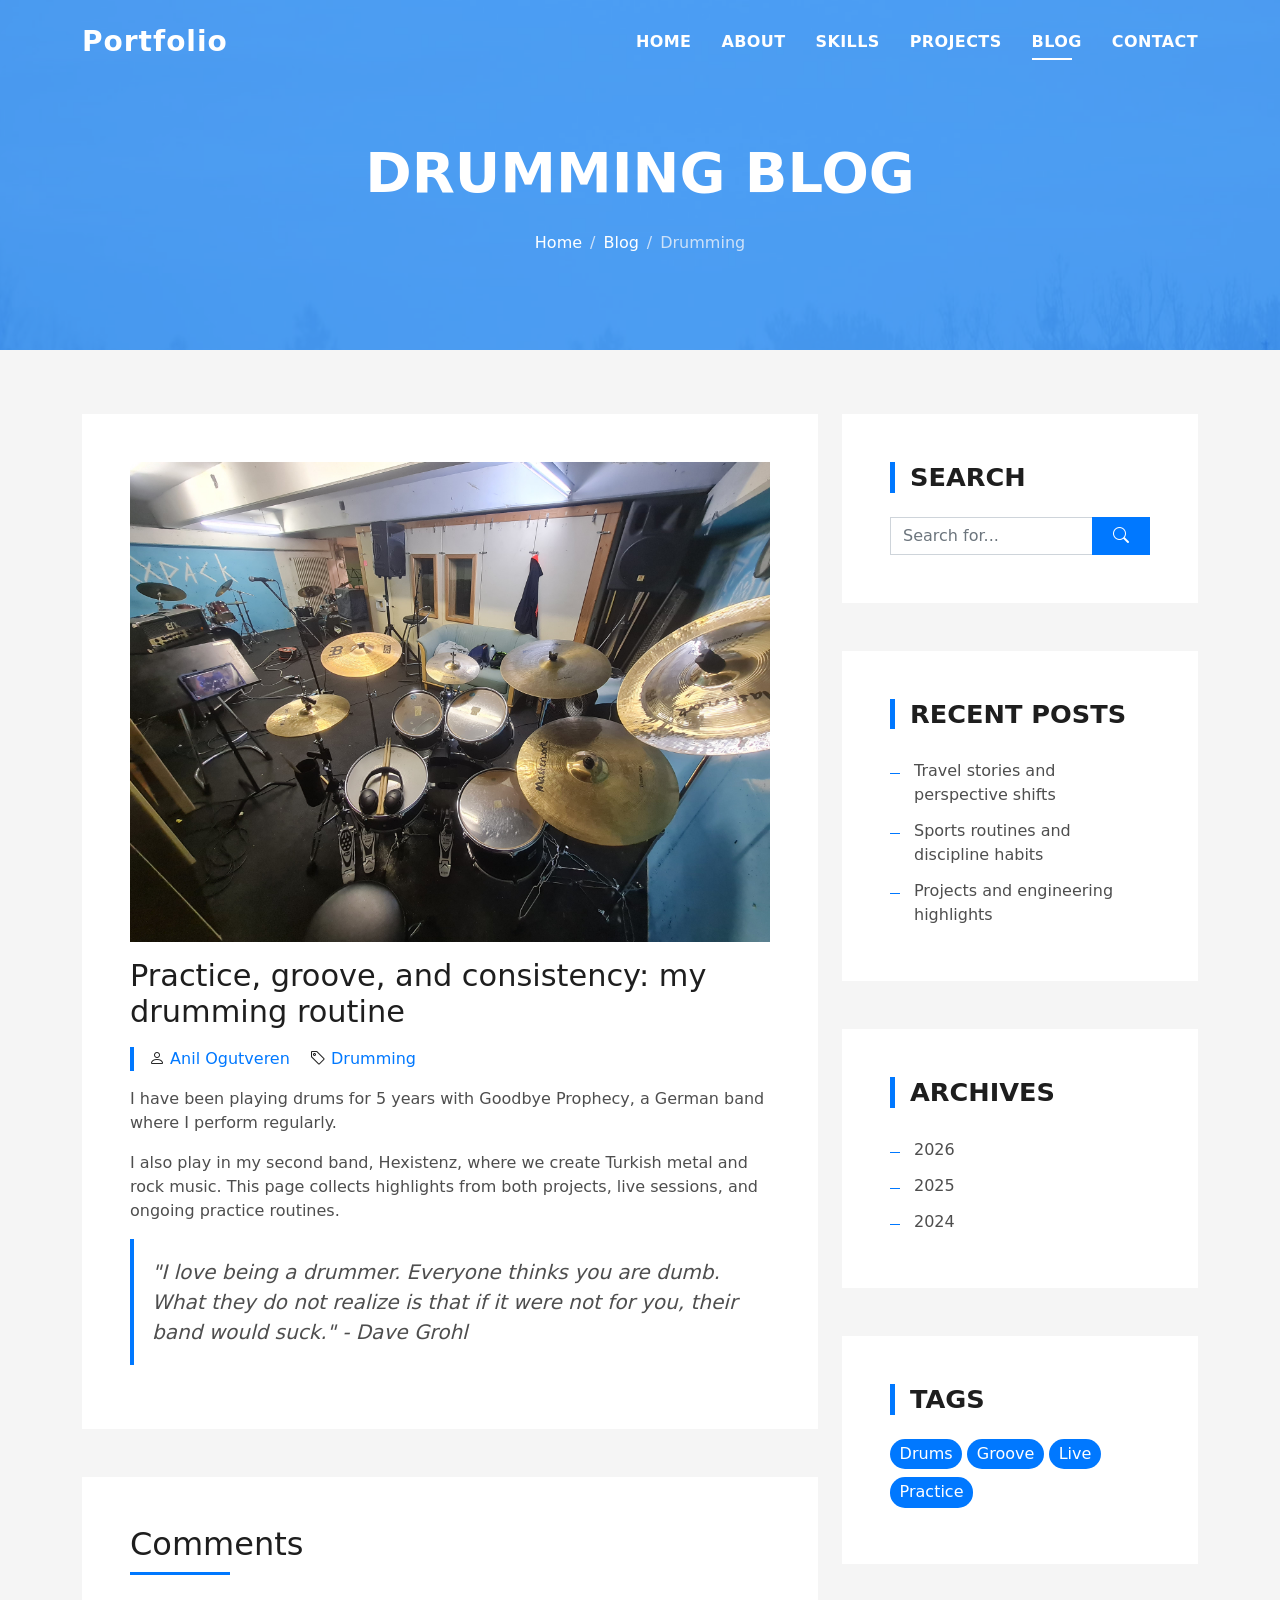
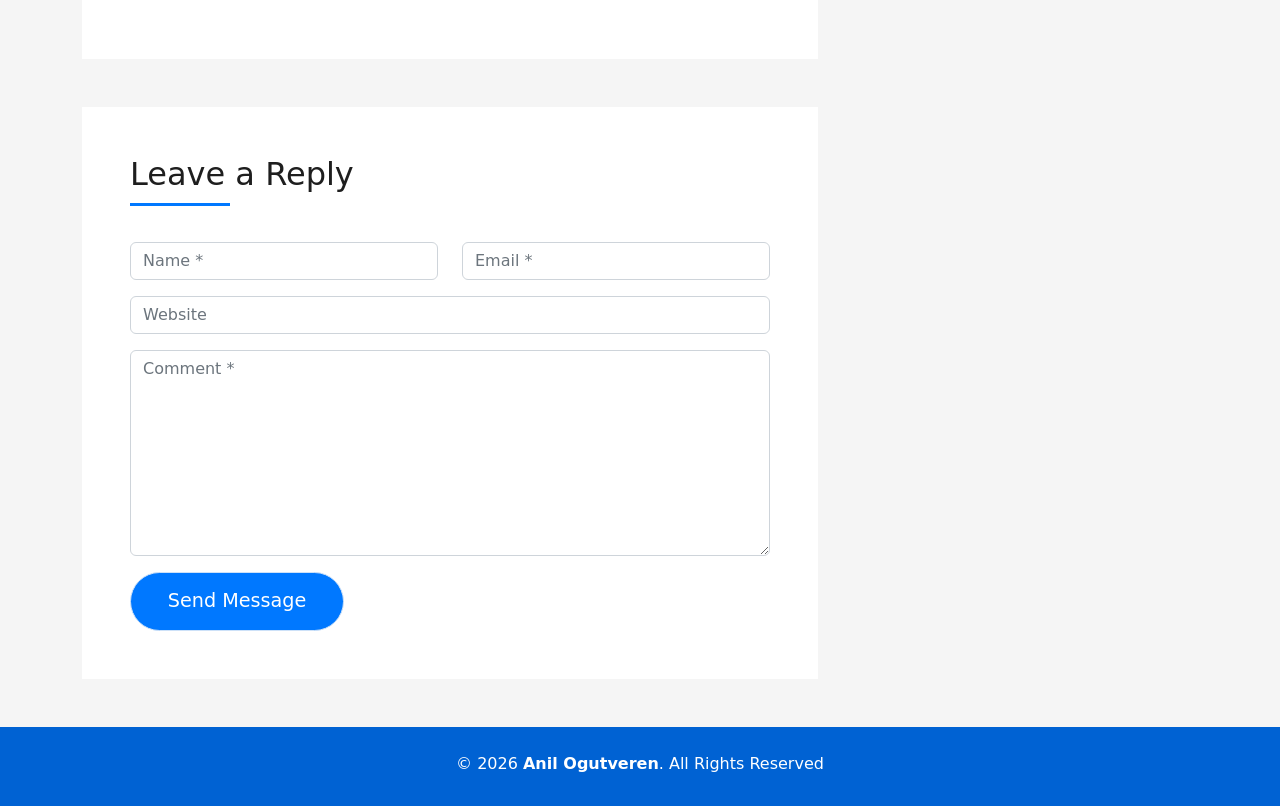
==== commit 8d75c5d0: "Copilot optimizations" ====
--- a/blog-drumming.html
+++ b/blog-drumming.html
@@ -5,9 +5,14 @@
   <meta charset="utf-8">
   <meta content="width=device-width, initial-scale=1.0" name="viewport">
 
-  <title>Anils Drumming Blog Page</title>
-  <meta content="" name="description">
-  <meta content="" name="keywords">
+  <title>Drumming Blog | Anil Ogutveren</title>
+  <meta name="description" content="Drumming blog by Anil Ogutveren with recordings, groove ideas, and live performance highlights.">
+  <meta name="keywords" content="drumming blog, drum recordings, live performance, Anil Ogutveren">
+  <meta property="og:title" content="Drumming Blog | Anil Ogutveren">
+  <meta property="og:description" content="A collection of drum recordings, gigs, and practice ideas.">
+  <meta property="og:type" content="article">
+  <meta property="og:url" content="https://anil-ogutveren.de/blog-drumming.html">
+  <link rel="canonical" href="https://anil-ogutveren.de/blog-drumming.html">
 
   <!-- Favicons -->
   <link href="assets/img/favicon.png" rel="icon">
@@ -30,35 +35,16 @@
   <header id="header" class="fixed-top">
     <div class="container d-flex align-items-center justify-content-between">
 
-      <h1 class="logo"><a href="index.html">DevFolio</a></h1>
-      <!-- Uncomment below if you prefer to use an image logo -->
-      <!-- <a href="index.html" class="logo"><img src="assets/img/logo.png" alt="" class="img-fluid"></a>-->
+      <h1 class="logo"><a href="index.html">Portfolio</a></h1>
 
       <nav id="navbar" class="navbar">
         <ul>
-          <li><a class="nav-link scrollto " href="#hero">Home</a></li>
-          <li><a class="nav-link scrollto" href="#about">About</a></li>
-          <li><a class="nav-link scrollto" href="#services">Services</a></li>
-          <li><a class="nav-link scrollto " href="#work">Work</a></li>
-          <li><a class="nav-link scrollto " href="#blog">Blog</a></li>
-          <li class="dropdown"><a href="#"><span>Drop Down</span> <i class="bi bi-chevron-down"></i></a>
-            <ul>
-              <li><a href="#">Drop Down 1</a></li>
-              <li class="dropdown"><a href="#"><span>Deep Drop Down</span> <i class="bi bi-chevron-right"></i></a>
-                <ul>
-                  <li><a href="#">Deep Drop Down 1</a></li>
-                  <li><a href="#">Deep Drop Down 2</a></li>
-                  <li><a href="#">Deep Drop Down 3</a></li>
-                  <li><a href="#">Deep Drop Down 4</a></li>
-                  <li><a href="#">Deep Drop Down 5</a></li>
-                </ul>
-              </li>
-              <li><a href="#">Drop Down 2</a></li>
-              <li><a href="#">Drop Down 3</a></li>
-              <li><a href="#">Drop Down 4</a></li>
-            </ul>
-          </li>
-          <li><a class="nav-link scrollto" href="#contact">Contact</a></li>
+          <li><a class="nav-link" href="index.html#hero">Home</a></li>
+          <li><a class="nav-link" href="index.html#about">About</a></li>
+          <li><a class="nav-link" href="index.html#services">Skills</a></li>
+          <li><a class="nav-link" href="index.html#work">Projects</a></li>
+          <li><a class="nav-link active" href="index.html#blog">Blog</a></li>
+          <li><a class="nav-link" href="index.html#contact">Contact</a></li>
         </ul>
         <i class="bi bi-list mobile-nav-toggle"></i>
       </nav><!-- .navbar -->
@@ -71,15 +57,15 @@
     <div class="hero-content display-table">
       <div class="table-cell">
         <div class="container">
-          <h2 class="hero-title mb-4">Blog Details</h2>
+          <h2 class="hero-title mb-4">Drumming Blog</h2>
           <ol class="breadcrumb d-flex justify-content-center">
             <li class="breadcrumb-item">
-              <a href="#">Home</a>
+              <a href="index.html">Home</a>
             </li>
             <li class="breadcrumb-item">
-              <a href="#">Library</a>
+              <a href="index.html#blog">Blog</a>
             </li>
-            <li class="breadcrumb-item active">Data</li>
+            <li class="breadcrumb-item active">Drumming</li>
           </ol>
         </div>
       </div>
@@ -95,14 +81,14 @@
           <div class="col-md-8">
             <div class="post-box">
               <div class="post-thumb">
-                <img src="assets/img/AnilsDrums.jpg" class="img-fluid" alt="">
+                <img src="assets/img/AnilsDrums.jpg" class="img-fluid" alt="Acoustic drum set with cymbals">
               </div>
               <div class="post-meta">
-                <h1 class="article-title">Lorem ipsum dolor sit amet consec tetur adipisicing</h1>
+                <h1 class="article-title">Practice, groove, and consistency: my drumming routine</h1>
                 <ul>
                   <li>
                     <span class="bi bi-person"></span>
-                    <a href="#">Anil Ögütveren</a>
+                    <a href="index.html#about">Anil Ogutveren</a>
                   </li>
                   <li>
                     <span class="bi bi-tag"></span>
@@ -112,11 +98,14 @@
               </div>
               <div class="article-content">
                 <p>
-                  This is my lovely drumset with handcrafted turkish cymbals.
-                  In this blogpage I list some of my drum recordings.
+                  I have been playing drums for 5 years with Goodbye Prophecy, a German band where I perform regularly.
+                </p>
+                <p>
+                  I also play in my second band, Hexistenz, where we create Turkish metal and rock music.
+                  This page collects highlights from both projects, live sessions, and ongoing practice routines.
                 </p>
                 <blockquote class="blockquote">
-                  <p class="mb-0">“I love being a drummer. Everyone thinks you’re dumb. What they don’t realise is that if it weren’t for you, their band would suck.” – Dave Grohl</p>
+                  <p class="mb-0">"I love being a drummer. Everyone thinks you are dumb. What they do not realize is that if it were not for you, their band would suck." - Dave Grohl</p>
                 </blockquote>
               </div>
             </div>
@@ -124,8 +113,7 @@
               <div class="title-box-2">
                 <h4 class="title-comments title-left">Comments</h4>
               </div>
-              <ul class="list-comments">
-              </ul>
+              <ul class="list-comments"></ul>
             </div>
             <div class="form-comments">
               <div class="title-box-2">
@@ -179,24 +167,12 @@
               </div>
             </div>
             <div class="widget-sidebar">
-              <h5 class="sidebar-title">Recent Post</h5>
+              <h5 class="sidebar-title">Recent Posts</h5>
               <div class="sidebar-content">
                 <ul class="list-sidebar">
-                  <li>
-                    <a href="#">Atque placeat maiores.</a>
-                  </li>
-                  <li>
-                    <a href="#">Lorem ipsum dolor sit amet consectetur</a>
-                  </li>
-                  <li>
-                    <a href="#">Nam quo autem exercitationem.</a>
-                  </li>
-                  <li>
-                    <a href="#">Atque placeat maiores nam quo autem</a>
-                  </li>
-                  <li>
-                    <a href="#">Nam quo autem exercitationem.</a>
-                  </li>
+                  <li><a href="blog-travel.html">Travel stories and perspective shifts</a></li>
+                  <li><a href="blog-sport.html">Sports routines and discipline habits</a></li>
+                  <li><a href="index.html#work">Projects and engineering highlights</a></li>
                 </ul>
               </div>
             </div>
@@ -204,21 +180,9 @@
               <h5 class="sidebar-title">Archives</h5>
               <div class="sidebar-content">
                 <ul class="list-sidebar">
-                  <li>
-                    <a href="#">September, 2017.</a>
-                  </li>
-                  <li>
-                    <a href="#">April, 2017.</a>
-                  </li>
-                  <li>
-                    <a href="#">Nam quo autem exercitationem.</a>
-                  </li>
-                  <li>
-                    <a href="#">Atque placeat maiores nam quo autem</a>
-                  </li>
-                  <li>
-                    <a href="#">Nam quo autem exercitationem.</a>
-                  </li>
+                  <li><a href="#">2026</a></li>
+                  <li><a href="#">2025</a></li>
+                  <li><a href="#">2024</a></li>
                 </ul>
               </div>
             </div>
@@ -226,24 +190,10 @@
               <h5 class="sidebar-title">Tags</h5>
               <div class="sidebar-content">
                 <ul>
-                  <li>
-                    <a href="#">Web.</a>
-                  </li>
-                  <li>
-                    <a href="#">Design.</a>
-                  </li>
-                  <li>
-                    <a href="#">Travel.</a>
-                  </li>
-                  <li>
-                    <a href="#">Photoshop</a>
-                  </li>
-                  <li>
-                    <a href="#">Corel Draw</a>
-                  </li>
-                  <li>
-                    <a href="#">JavaScript</a>
-                  </li>
+                  <li><a href="#">Drums</a></li>
+                  <li><a href="#">Groove</a></li>
+                  <li><a href="#">Live</a></li>
+                  <li><a href="#">Practice</a></li>
                 </ul>
               </div>
             </div>
@@ -260,16 +210,7 @@
       <div class="row">
         <div class="col-sm-12">
           <div class="copyright-box">
-            <p class="copyright">&copy; Copyright <strong>DevFolio</strong>. All Rights Reserved</p>
-            <div class="credits">
-              <!--
-              All the links in the footer should remain intact.
-              You can delete the links only if you purchased the pro version.
-              Licensing information: https://bootstrapmade.com/license/
-              Purchase the pro version with working PHP/AJAX contact form: https://bootstrapmade.com/buy/?theme=DevFolio
-            -->
-              Designed by <a href="https://bootstrapmade.com/">BootstrapMade</a>
-            </div>
+            <p class="copyright">&copy; 2026 <strong>Anil Ogutveren</strong>. All Rights Reserved</p>
           </div>
         </div>
       </div>
@@ -292,4 +233,5 @@
 
 </body>
 
-</html>+</html>
+
--- a/assets/css/style.css
+++ b/assets/css/style.css
@@ -1480,4 +1480,36 @@
 
 footer .credits a {
   color: #fff;
-}+}
+
+/* Small accessibility and polish enhancements */
+a:focus-visible,
+button:focus-visible,
+input:focus-visible,
+textarea:focus-visible {
+  outline: 3px solid #0056b3;
+  outline-offset: 2px;
+}
+
+.card-blog .card-title a {
+  line-height: 1.35;
+}
+
+.blog-mf .card-blog .card-description {
+  min-height: 72px;
+}
+
+.widget-sidebar .list-sidebar li a {
+  color: #4e4e4e;
+}
+
+.widget-sidebar .list-sidebar li a:hover {
+  color: #0078ff;
+}
+
+@media (max-width: 767px) {
+  .hero .hero-title,
+  .hero-single .hero-title {
+    font-size: 2.1rem;
+  }
+}
